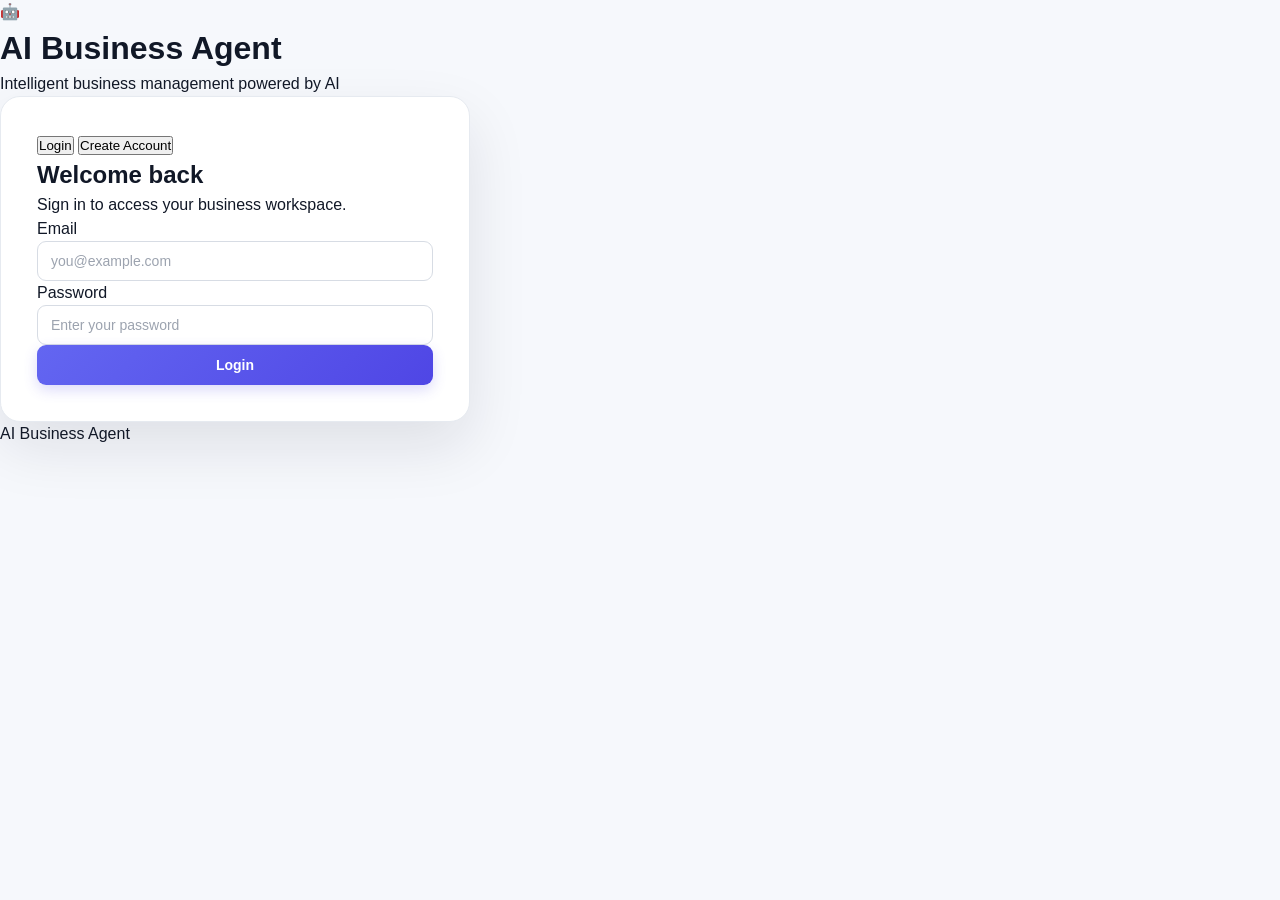
==== html-frontend/dashboard.html @ c277b928 "Improve SaaS dashboard and business chat UI" ====
<!DOCTYPE html>
<html lang="en">

<head>

    <meta charset="UTF-8">

    <meta
        name="viewport"
        content="width=device-width, initial-scale=1.0"
    >

    <title>AI Business Agent - Dashboard</title>

    <link
        rel="stylesheet"
        href="style.css"
    >

    <style>

        /* =====================================================
           PREMIUM DASHBOARD COMPONENTS
        ===================================================== */

        .topbar {
            display: flex;
            justify-content: space-between;
            align-items: center;
            gap: 20px;
            margin-bottom: 28px;
        }

        .welcome-title {
            font-size: 30px;
            font-weight: 780;
            letter-spacing: -1px;
            color: #0f172a;
        }

        .welcome-subtitle {
            margin-top: 5px;
            color: #64748b;
            font-size: 14px;
        }

        .ai-status {
            display: flex;
            align-items: center;
            gap: 10px;
            padding: 10px 15px;
            background: #ffffff;
            border: 1px solid #e6eaf0;
            border-radius: 10px;
            box-shadow: 0 2px 8px rgba(15, 23, 42, 0.04);
        }

        .status-dot {
            width: 9px;
            height: 9px;
            border-radius: 50%;
            background: #22c55e;
            box-shadow: 0 0 0 4px rgba(34, 197, 94, 0.12);
        }

        .ai-status-text {
            font-size: 12px;
            font-weight: 650;
            color: #334155;
        }

        .business-banner {
            position: relative;
            overflow: hidden;
            padding: 25px;
            margin-bottom: 20px;
            border-radius: 15px;
            color: white;
            background:
                linear-gradient(
                    135deg,
                    #312e81,
                    #4f46e5,
                    #6366f1
                );
            box-shadow:
                0 12px 30px rgba(79, 70, 229, 0.20);
        }

        .business-banner::after {
            content: "";
            position: absolute;
            width: 180px;
            height: 180px;
            right: -50px;
            top: -80px;
            border-radius: 50%;
            background: rgba(255,255,255,0.08);
        }

        .business-banner::before {
            content: "";
            position: absolute;
            width: 100px;
            height: 100px;
            right: 100px;
            bottom: -60px;
            border-radius: 50%;
            background: rgba(255,255,255,0.06);
        }

        .business-banner-content {
            position: relative;
            z-index: 2;
        }

        .business-label {
            font-size: 11px;
            text-transform: uppercase;
            letter-spacing: 1px;
            opacity: 0.75;
            font-weight: 700;
        }

        .business-title {
            margin-top: 6px;
            font-size: 22px;
            font-weight: 750;
        }

        .business-description {
            margin-top: 5px;
            color: rgba(255,255,255,0.78);
            font-size: 13px;
        }

        .dashboard-grid {
            display: grid;
            grid-template-columns: 1.5fr 1fr;
            gap: 18px;
            margin-bottom: 18px;
        }

        .dashboard-grid-equal {
            display: grid;
            grid-template-columns: 1fr 1fr;
            gap: 18px;
            margin-bottom: 18px;
        }

        .card-title-row {
            display: flex;
            align-items: center;
            justify-content: space-between;
            gap: 15px;
            margin-bottom: 16px;
        }

        .card-title {
            font-size: 16px;
            font-weight: 720;
            color: #0f172a;
        }

        .card-subtitle {
            margin-top: 3px;
            color: #94a3b8;
            font-size: 11px;
        }

        .view-link {
            color: #4f46e5;
            font-size: 12px;
            font-weight: 650;
            cursor: pointer;
        }

        .revenue-card {
            min-height: 190px;
        }

        .revenue-value {
            font-size: 32px;
            font-weight: 780;
            letter-spacing: -1px;
            color: #0f172a;
        }

        .revenue-caption {
            margin-top: 7px;
            color: #64748b;
            font-size: 12px;
        }

        .revenue-line {
            height: 6px;
            width: 100%;
            margin-top: 25px;
            border-radius: 999px;
            background: #eef2ff;
            overflow: hidden;
        }

        .revenue-line span {
            display: block;
            width: 72%;
            height: 100%;
            border-radius: 999px;
            background:
                linear-gradient(
                    90deg,
                    #6366f1,
                    #4f46e5
                );
        }

        .health-list {
            display: flex;
            flex-direction: column;
            gap: 13px;
        }

        .health-item {
            display: flex;
            align-items: center;
            justify-content: space-between;
            gap: 15px;
            padding: 11px 12px;
            border-radius: 9px;
            background: #f8fafc;
            border: 1px solid #eef1f5;
        }

        .health-left {
            display: flex;
            align-items: center;
            gap: 9px;
        }

        .health-icon {
            width: 30px;
            height: 30px;
            display: flex;
            align-items: center;
            justify-content: center;
            border-radius: 8px;
            background: #eef2ff;
            font-size: 14px;
        }

        .health-name {
            font-size: 12px;
            font-weight: 650;
            color: #334155;
        }

        .health-status {
            font-size: 11px;
            font-weight: 700;
            color: #16a34a;
        }

        .alert-card {
            border-color: #fde68a;
            background:
                linear-gradient(
                    135deg,
                    #fffdf5,
                    #ffffff
                );
        }

        .alert-header {
            display: flex;
            align-items: center;
            gap: 10px;
        }

        .alert-icon {
            width: 34px;
            height: 34px;
            display: flex;
            align-items: center;
            justify-content: center;
            border-radius: 9px;
            background: #fef3c7;
        }

        .alert-title {
            font-size: 14px;
            font-weight: 700;
            color: #92400e;
        }

        .alert-description {
            margin-top: 2px;
            font-size: 11px;
            color: #a16207;
        }

        .empty-dashboard {
            padding: 25px;
            text-align: center;
            color: #94a3b8;
            font-size: 12px;
        }

        .table-status {
            display: inline-flex;
            padding: 4px 8px;
            border-radius: 999px;
            font-size: 10px;
            font-weight: 700;
        }

        .table-status.healthy {
            color: #15803d;
            background: #ecfdf3;
        }

        .table-status.low {
            color: #b45309;
            background: #fffbeb;
        }

        .table-status.pending {
            color: #b45309;
            background: #fffbeb;
        }

        .table-status.completed {
            color: #15803d;
            background: #ecfdf3;
        }

        .table-status.processing {
            color: #1d4ed8;
            background: #eff6ff;
        }

        .table-status.cancelled {
            color: #b91c1c;
            background: #fef2f2;
        }


        /* =====================================================
           PREMIUM BUSINESS CHAT
        ===================================================== */

        .chat-page-card {
            padding: 0 !important;
            overflow: hidden;
            border: 1px solid #e8edf4;
            background: #ffffff;
        }

        .chat-header {
            padding: 20px 24px;
            border-bottom: 1px solid #e9edf3;
            background: #ffffff;
        }

        .chat-header-top {
            display: flex;
            align-items: center;
            gap: 12px;
        }

        .chat-ai-avatar {
            width: 42px;
            height: 42px;
            border-radius: 12px;
            display: flex;
            align-items: center;
            justify-content: center;
            background: linear-gradient(
                135deg,
                #4f46e5,
                #6366f1
            );
            color: #ffffff;
            font-size: 19px;
            box-shadow:
                0 5px 14px rgba(79, 70, 229, 0.20);
        }

        .chat-header-title {
            font-size: 15px;
            font-weight: 750;
            color: #0f172a;
        }

        .chat-header-status {
            margin-top: 3px;
            display: flex;
            align-items: center;
            gap: 6px;
            font-size: 11px;
            color: #64748b;
        }

        .chat-online-dot {
            width: 7px;
            height: 7px;
            border-radius: 50%;
            background: #22c55e;
        }

        .chat-messages {
            min-height: 420px;
            max-height: 500px;
            overflow-y: auto;
            padding: 25px;
            background: #f8fafc;
            display: flex;
            flex-direction: column;
            gap: 16px;
        }

        .chat-welcome {
            text-align: center;
            padding: 35px 20px;
            color: #64748b;
        }

        .chat-welcome-icon {
            width: 52px;
            height: 52px;
            margin: 0 auto 12px;
            border-radius: 15px;
            display: flex;
            align-items: center;
            justify-content: center;
            background: #eef2ff;
            font-size: 23px;
        }

        .chat-welcome-title {
            font-size: 14px;
            font-weight: 700;
            color: #334155;
        }

        .chat-welcome-text {
            margin-top: 5px;
            font-size: 12px;
            color: #94a3b8;
        }

        /* USER */

        .chat-message-user {
            display: flex;
            justify-content: flex-end;
            width: 100%;
        }

        .chat-user-bubble {
            max-width: 72%;
            padding: 11px 15px;
            border-radius: 16px 16px 4px 16px;
            background: #4f46e5;
            color: #ffffff;
            font-size: 13px;
            line-height: 1.55;
            box-shadow:
                0 4px 12px rgba(79, 70, 229, 0.16);
            word-wrap: break-word;
        }

        .chat-user-label {
            display: block;
            margin-bottom: 3px;
            font-size: 10px;
            font-weight: 700;
            opacity: 0.75;
        }

        /* AI */

        .chat-message-ai {
            display: flex;
            align-items: flex-start;
            gap: 10px;
            width: 100%;
        }

        .chat-ai-small-avatar {
            flex-shrink: 0;
            width: 32px;
            height: 32px;
            border-radius: 9px;
            display: flex;
            align-items: center;
            justify-content: center;
            background: #eef2ff;
            color: #4f46e5;
            font-size: 14px;
        }

        .chat-ai-bubble {
            max-width: 72%;
            padding: 12px 15px;
            border-radius: 4px 16px 16px 16px;
            background: #ffffff;
            border: 1px solid #e7ebf1;
            color: #334155;
            font-size: 13px;
            line-height: 1.6;
            box-shadow:
                0 3px 10px rgba(15, 23, 42, 0.04);
            word-wrap: break-word;
        }

        .chat-ai-label {
            display: block;
            margin-bottom: 4px;
            font-size: 10px;
            font-weight: 750;
            color: #4f46e5;
        }

        /* ERROR */

        .chat-error-bubble {
            max-width: 72%;
            padding: 12px 15px;
            border-radius: 4px 16px 16px 16px;
            background: #fff7f7;
            border: 1px solid #fecaca;
            color: #b91c1c;
            font-size: 13px;
            line-height: 1.55;
        }

        /* INPUT */

        .chat-input-container {
            display: flex;
            align-items: center;
            gap: 10px;
            padding: 16px;
            background: #ffffff;
            border-top: 1px solid #e9edf3;
        }

        .chat-input-container input {
            flex: 1;
            height: 44px;
            padding: 0 15px;
            border: 1px solid #dfe5ed;
            border-radius: 11px;
            background: #f8fafc;
            color: #0f172a;
            font-size: 13px;
            outline: none;
            transition: all 0.2s ease;
        }

        .chat-input-container input:focus {
            background: #ffffff;
            border-color: #818cf8;
            box-shadow:
                0 0 0 3px rgba(99, 102, 241, 0.10);
        }

        .chat-send-button {
            height: 44px;
            min-width: 85px;
            padding: 0 18px;
            border: none;
            border-radius: 11px;
            background: #4f46e5;
            color: #ffffff;
            font-size: 13px;
            font-weight: 700;
            cursor: pointer;
            transition: all 0.2s ease;
        }

        .chat-send-button:hover {
            background: #4338ca;
            transform: translateY(-1px);
        }

        .chat-send-button:disabled {
            opacity: 0.6;
            cursor: not-allowed;
            transform: none;
        }

        /* TYPING */

        .chat-typing {
            display: flex;
            align-items: center;
            gap: 10px;
        }

        .chat-typing-bubble {
            padding: 11px 15px;
            border-radius: 4px 16px 16px 16px;
            background: #ffffff;
            border: 1px solid #e7ebf1;
        }

        .typing-dots {
            display: flex;
            gap: 4px;
        }

        .typing-dots span {
            width: 6px;
            height: 6px;
            border-radius: 50%;
            background: #94a3b8;
            animation: typing 1.2s infinite;
        }

        .typing-dots span:nth-child(2) {
            animation-delay: 0.15s;
        }

        .typing-dots span:nth-child(3) {
            animation-delay: 0.30s;
        }

        @keyframes typing {

            0%, 60%, 100% {
                opacity: 0.35;
                transform: translateY(0);
            }

            30% {
                opacity: 1;
                transform: translateY(-3px);
            }

        }


        @media (max-width: 1000px) {

            .dashboard-grid,
            .dashboard-grid-equal {
                grid-template-columns: 1fr;
            }

            .topbar {
                align-items: flex-start;
                flex-direction: column;
            }

        }


        @media (max-width: 700px) {

            .chat-user-bubble,
            .chat-ai-bubble,
            .chat-error-bubble {
                max-width: 88%;
            }

            .chat-messages {
                min-height: 380px;
                padding: 18px;
            }

            .chat-input-container {
                padding: 12px;
            }

        }

    </style>

</head>


<body>

<div class="dashboard-container">


    <!-- =====================================================
         SIDEBAR
    ====================================================== -->

    <aside class="sidebar">

        <div class="sidebar-header">

            <h2>🤖 AI Business Agent</h2>

            <p>Business Workspace</p>

        </div>


        <nav class="sidebar-nav">

            <button
                class="nav-item active"
                onclick="showPage('dashboard')"
            >
                📊 Dashboard
            </button>

            <button
                class="nav-item"
                onclick="showPage('customers')"
            >
                👥 Customers
            </button>

            <button
                class="nav-item"
                onclick="showPage('orders')"
            >
                📦 Orders
            </button>

            <button
                class="nav-item"
                onclick="showPage('inventory')"
            >
                📋 Inventory
            </button>

            <button
                class="nav-item"
                onclick="showPage('chat')"
            >
                🤖 Business Chat
            </button>

            <button
                class="nav-item"
                onclick="showPage('settings')"
            >
                ⚙️ Settings
            </button>

        </nav>


        <div class="sidebar-footer">

            <p>Signed in as</p>

            <strong id="userEmail">
                Loading...
            </strong>

            <button
                onclick="logout()"
                class="logout-button"
            >
                Log out
            </button>

        </div>

    </aside>


    <!-- =====================================================
         MAIN CONTENT
    ====================================================== -->

    <main class="main-content">


        <!-- =================================================
             DASHBOARD
        ================================================== -->

        <section
            id="dashboardPage"
            class="page active-page"
        >

            <div class="topbar">

                <div>

                    <div class="welcome-title">
                        Welcome back 👋
                    </div>

                    <div class="welcome-subtitle">
                        Here's what's happening with your business today.
                    </div>

                </div>


                <div class="ai-status">

                    <span class="status-dot"></span>

                    <span class="ai-status-text">
                        AI Agent Online
                    </span>

                </div>

            </div>


            <div
                id="dashboardMessage"
                class="message"
            ></div>


            <div class="business-banner">

                <div class="business-banner-content">

                    <div class="business-label">
                        Business Workspace
                    </div>

                    <div
                        id="businessName"
                        class="business-title"
                    >
                        Your Business
                    </div>

                    <div class="business-description">
                        Manage customers, orders, inventory and business intelligence from one place.
                    </div>

                </div>

            </div>


            <div class="metrics-grid">

                <div class="metric-card">

                    <span>Customers</span>

                    <strong id="totalCustomers">
                        0
                    </strong>

                </div>


                <div class="metric-card">

                    <span>Orders</span>

                    <strong id="totalOrders">
                        0
                    </strong>

                </div>


                <div class="metric-card">

                    <span>Revenue</span>

                    <strong id="totalRevenue">
                        ₹0
                    </strong>

                </div>


                <div class="metric-card">

                    <span>Low Stock</span>

                    <strong id="lowStock">
                        0
                    </strong>

                </div>


                <div class="metric-card">

                    <span>Inventory</span>

                    <strong id="totalInventory">
                        0
                    </strong>

                </div>

            </div>


            <div class="dashboard-grid">


                <div class="content-card revenue-card">

                    <div class="card-title-row">

                        <div>

                            <div class="card-title">
                                Revenue Overview
                            </div>

                            <div class="card-subtitle">
                                Total business revenue
                            </div>

                        </div>

                    </div>


                    <div
                        id="revenueDisplay"
                        class="revenue-value"
                    >
                        ₹0
                    </div>


                    <div class="revenue-caption">
                        Revenue generated from recorded orders.
                    </div>


                    <div class="revenue-line">

                        <span></span>

                    </div>

                </div>


                <div class="content-card">

                    <div class="card-title-row">

                        <div>

                            <div class="card-title">
                                Business Health
                            </div>

                            <div class="card-subtitle">
                                Current system status
                            </div>

                        </div>

                    </div>


                    <div class="health-list">

                        <div class="health-item">

                            <div class="health-left">

                                <div class="health-icon">
                                    🤖
                                </div>

                                <span class="health-name">
                                    AI Agent
                                </span>

                            </div>

                            <span class="health-status">
                                Online
                            </span>

                        </div>


                        <div class="health-item">

                            <div class="health-left">

                                <div class="health-icon">
                                    🔐
                                </div>

                                <span class="health-name">
                                    Authentication
                                </span>

                            </div>

                            <span class="health-status">
                                Secure
                            </span>

                        </div>


                        <div class="health-item">

                            <div class="health-left">

                                <div class="health-icon">
                                    🗄️
                                </div>

                                <span class="health-name">
                                    Database
                                </span>

                            </div>

                            <span class="health-status">
                                Connected
                            </span>

                        </div>

                    </div>

                </div>

            </div>


            <div
                id="lowStockAlert"
                class="content-card alert-card"
            >

                <div class="alert-header">

                    <div class="alert-icon">
                        ⚠️
                    </div>

                    <div>

                        <div class="alert-title">
                            Inventory Monitoring
                        </div>

                        <div class="alert-description">
                            Checking your inventory levels.
                        </div>

                    </div>

                </div>

            </div>


            <div class="dashboard-grid-equal">


                <div class="content-card">

                    <div class="card-title-row">

                        <div>

                            <div class="card-title">
                                Inventory
                            </div>

                            <div class="card-subtitle">
                                Latest stock information
                            </div>

                        </div>

                        <button
                            onclick="loadDashboard()"
                            class="secondary-button"
                        >
                            Refresh
                        </button>

                    </div>


                    <div class="table-container">

                        <table>

                            <thead>

                                <tr>

                                    <th>Product</th>

                                    <th>Qty</th>

                                    <th>Status</th>

                                </tr>

                            </thead>


                            <tbody id="inventoryTable"></tbody>

                        </table>

                    </div>

                </div>


                <div class="content-card">

                    <div class="card-title-row">

                        <div>

                            <div class="card-title">
                                Recent Orders
                            </div>

                            <div class="card-subtitle">
                                Latest customer orders
                            </div>

                        </div>

                    </div>


                    <div class="table-container">

                        <table>

                            <thead>

                                <tr>

                                    <th>Order</th>

                                    <th>Product</th>

                                    <th>Amount</th>

                                    <th>Status</th>

                                </tr>

                            </thead>


                            <tbody id="ordersTable"></tbody>

                        </table>

                    </div>

                </div>

            </div>


            <div class="content-card">

                <div class="card-title-row">

                    <div>

                        <div class="card-title">
                            Customers
                        </div>

                        <div class="card-subtitle">
                            Your customer directory
                        </div>

                    </div>

                </div>


                <div class="table-container">

                    <table>

                        <thead>

                            <tr>

                                <th>ID</th>

                                <th>Name</th>

                                <th>Email</th>

                                <th>Company</th>

                                <th>Phone</th>

                            </tr>

                        </thead>


                        <tbody id="customersTable"></tbody>

                    </table>

                </div>

            </div>


        </section>


        <!-- =================================================
             CUSTOMERS
        ================================================== -->

        <section
            id="customersPage"
            class="page"
        >

            <div class="page-header">

                <h1>Customers</h1>

                <p>
                    Manage your business customers.
                </p>

            </div>


            <div class="content-card">

                <h2>Add New Customer</h2>

                <div class="form-grid">

                    <input
                        id="customerName"
                        type="text"
                        placeholder="Customer name"
                    >

                    <input
                        id="customerEmail"
                        type="email"
                        placeholder="Email"
                    >

                    <input
                        id="customerCompany"
                        type="text"
                        placeholder="Company"
                    >

                    <input
                        id="customerPhone"
                        type="text"
                        placeholder="Phone"
                    >

                </div>


                <button
                    onclick="addCustomer()"
                    class="primary-button"
                >
                    Add Customer
                </button>

            </div>


            <div class="content-card">

                <h2>Customer Directory</h2>

                <div id="customerDirectory"></div>

            </div>

        </section>


        <!-- =================================================
             ORDERS
        ================================================== -->

        <section
            id="ordersPage"
            class="page"
        >

            <div class="page-header">

                <h1>Orders</h1>

                <p>
                    Create and manage orders.
                </p>

            </div>


            <div class="content-card">

                <h2>Order Management</h2>

                <p>
                    Manage customer orders and track order status.
                </p>

                <button
                    onclick="loadOrders()"
                    class="primary-button"
                >
                    Load Orders
                </button>

                <div id="ordersDirectory"></div>

            </div>

        </section>


        <!-- =================================================
             INVENTORY
        ================================================== -->

        <section
            id="inventoryPage"
            class="page"
        >

            <div class="page-header">

                <h1>Inventory</h1>

                <p>
                    Manage products, stock and prices.
                </p>

            </div>


            <div class="content-card">

                <h2>Add Product</h2>

                <div class="form-grid">

                    <input
                        id="productName"
                        type="text"
                        placeholder="Product name"
                    >

                    <input
                        id="productQuantity"
                        type="number"
                        placeholder="Quantity"
                        min="0"
                    >

                    <input
                        id="productPrice"
                        type="number"
                        placeholder="Price"
                        min="0"
                    >

                </div>


                <button
                    onclick="addProduct()"
                    class="primary-button"
                >
                    Add Product
                </button>

            </div>


            <div class="content-card">

                <h2>Product Directory</h2>

                <div id="inventoryDirectory"></div>

            </div>

        </section>


        <!-- =================================================
             BUSINESS CHAT
        ================================================== -->

        <section
            id="chatPage"
            class="page"
        >

            <div class="page-header">

                <h1>Business Chat</h1>

                <p>
                    Ask questions about your business data.
                </p>

            </div>


            <div class="content-card chat-page-card">

                <div class="chat-header">

                    <div class="chat-header-top">

                        <div class="chat-ai-avatar">
                            🤖
                        </div>

                        <div>

                            <div class="chat-header-title">
                                Business AI Assistant
                            </div>

                            <div class="chat-header-status">

                                <span class="chat-online-dot"></span>

                                AI Agent Online

                            </div>

                        </div>

                    </div>

                </div>


                <div
                    id="chatMessages"
                    class="chat-messages"
                >

                    <div class="chat-welcome">

                        <div class="chat-welcome-icon">
                            🤖
                        </div>

                        <div class="chat-welcome-title">
                            How can I help your business?
                        </div>

                        <div class="chat-welcome-text">
                            Ask about customers, orders, inventory,
                            revenue or business performance.
                        </div>

                    </div>

                </div>


                <div class="chat-input-container">

                    <input
                        id="chatInput"
                        type="text"
                        placeholder="Ask your business AI..."
                        autocomplete="off"
                        onkeydown="handleChatKey(event)"
                    >

                    <button
                        id="chatSendButton"
                        onclick="sendChat()"
                        class="chat-send-button"
                    >
                        Send
                    </button>

                </div>

            </div>

        </section>


        <!-- =================================================
             SETTINGS
        ================================================== -->

        <section
            id="settingsPage"
            class="page"
        >

            <div class="page-header">

                <h1>Settings</h1>

                <p>
                    Manage your account and application.
                </p>

            </div>


            <div class="content-card">

                <h2>Account</h2>

                <p>

                    <strong>Email:</strong>

                    <span id="settingsEmail">
                        Loading...
                    </span>

                </p>

            </div>


            <div class="content-card">

                <h2>AI Capabilities</h2>

                <ul>

                    <li>Customer management</li>
                    <li>Order management</li>
                    <li>Inventory management</li>
                    <li>Low-stock detection</li>
                    <li>Sales analysis</li>
                    <li>Revenue analysis</li>
                    <li>Product analytics</li>
                    <li>Restock assistance</li>

                </ul>

            </div>


            <div class="content-card">

                <h2>Technology</h2>

                <p>
                    <strong>Frontend:</strong>
                    HTML, CSS, JavaScript
                </p>

                <p>
                    <strong>Backend:</strong>
                    FastAPI
                </p>

                <p>
                    <strong>AI:</strong>
                    LangChain + Groq
                </p>

                <p>
                    <strong>Database:</strong>
                    Supabase / PostgreSQL
                </p>

                <p>
                    <strong>Authentication:</strong>
                    JWT
                </p>

            </div>

        </section>


    </main>

</div>


<script>

const BACKEND_URL =
    "https://ai-business-agent-iga7qjvqc-sameerbhorania486.vercel.app";


const token =
    localStorage.getItem("access_token");


if (!token) {

    window.location.href =
        "index.html";

}


function apiHeaders() {

    return {

        "Authorization":
            `Bearer ${token}`,

        "Content-Type":
            "application/json"

    };

}


/* =========================================================
   PAGE NAVIGATION
========================================================= */

function showPage(pageName) {

    document
        .querySelectorAll(".page")
        .forEach(page => {

            page.classList.remove(
                "active-page"
            );

        });


    document
        .querySelectorAll(".nav-item")
        .forEach(button => {

            button.classList.remove(
                "active"
            );

        });


    const page =
        document.getElementById(
            `${pageName}Page`
        );


    if (page) {

        page.classList.add(
            "active-page"
        );

    }


    const indexMap = {

        dashboard: 0,
        customers: 1,
        orders: 2,
        inventory: 3,
        chat: 4,
        settings: 5

    };


    const navItems =
        document.querySelectorAll(
            ".nav-item"
        );


    if (
        indexMap[pageName] !== undefined
    ) {

        navItems[
            indexMap[pageName]
        ].classList.add("active");

    }


    if (pageName === "customers") {

        loadCustomers();

    }


    if (pageName === "orders") {

        loadOrders();

    }


    if (pageName === "inventory") {

        loadInventory();

    }


    if (pageName === "settings") {

        loadUserInfo();

    }

}


/* =========================================================
   DASHBOARD
========================================================= */

async function loadDashboard() {

    try {

        const response =
            await fetch(
                `${BACKEND_URL}/dashboard`,
                {
                    headers:
                        apiHeaders()
                }
            );


        if (response.status === 401) {

            logout();

            return;

        }


        const data =
            await response.json();


        if (!response.ok) {

            throw new Error(
                data.detail ||
                "Unable to load dashboard."
            );

        }


        const user =
            data.user || {};


        document
            .getElementById(
                "userEmail"
            )
            .textContent =
            user.email || "";


        document
            .getElementById(
                "businessName"
            )
            .textContent =
            data.business_name ||
            "Your Business";


        document
            .getElementById(
                "totalCustomers"
            )
            .textContent =
            data.total_customers || 0;


        document
            .getElementById(
                "totalOrders"
            )
            .textContent =
            data.total_orders || 0;


        const revenue =
            Number(
                data.total_revenue || 0
            );


        document
            .getElementById(
                "totalRevenue"
            )
            .textContent =
            `₹${revenue.toLocaleString("en-IN")}`;


        document
            .getElementById(
                "revenueDisplay"
            )
            .textContent =
            `₹${revenue.toLocaleString("en-IN")}`;


        const lowStock =
            data.low_stock_products || 0;


        document
            .getElementById(
                "lowStock"
            )
            .textContent =
            lowStock;


        document
            .getElementById(
                "totalInventory"
            )
            .textContent =
            data.total_inventory || 0;


        updateLowStockAlert(
            lowStock
        );


        await loadInventoryTable();

        await loadOrdersTable();

        await loadCustomersTable();

    }

    catch (error) {

        console.error(
            "Dashboard error:",
            error
        );


        const message =
            document.getElementById(
                "dashboardMessage"
            );


        message.textContent =
            error.message;


        message.className =
            "message error";

    }

}


/* =========================================================
   LOW STOCK ALERT
========================================================= */

function updateLowStockAlert(
    count
) {

    const alert =
        document.getElementById(
            "lowStockAlert"
        );


    if (count > 0) {

        alert.innerHTML = `

            <div class="alert-header">

                <div class="alert-icon">
                    ⚠️
                </div>

                <div>

                    <div class="alert-title">
                        ${count} product${count > 1 ? "s" : ""} need attention
                    </div>

                    <div class="alert-description">
                        Some inventory items are below the low-stock threshold.
                    </div>

                </div>

            </div>

        `;

    }

    else {

        alert.innerHTML = `

            <div class="alert-header">

                <div
                    class="alert-icon"
                    style="
                        background:#dcfce7;
                    "
                >
                    ✓
                </div>

                <div>

                    <div
                        class="alert-title"
                        style="
                            color:#166534;
                        "
                    >
                        Inventory looks healthy
                    </div>

                    <div
                        class="alert-description"
                        style="
                            color:#15803d;
                        "
                    >
                        No products are currently below the low-stock threshold.
                    </div>

                </div>

            </div>

        `;

    }

}


/* =========================================================
   INVENTORY TABLE
========================================================= */

async function loadInventoryTable() {

    try {

        const response =
            await fetch(
                `${BACKEND_URL}/dashboard/inventory`,
                {
                    headers:
                        apiHeaders()
                }
            );


        const data =
            await response.json();


        const inventory =
            data.inventory || [];


        const table =
            document.getElementById(
                "inventoryTable"
            );


        table.innerHTML = "";


        if (!inventory.length) {

            table.innerHTML = `

                <tr>

                    <td
                        colspan="3"
                        class="empty-dashboard"
                    >
                        No inventory products found.
                    </td>

                </tr>

            `;

            return;

        }


        inventory
            .slice(0, 8)
            .forEach(item => {

                const row =
                    document.createElement(
                        "tr"
                    );


                const isLow =
                    item.low_stock ||
                    Number(
                        item.quantity || 0
                    ) <= 30;


                row.innerHTML = `

                    <td>
                        <strong>
                            ${item.product || ""}
                        </strong>
                    </td>

                    <td>
                        ${item.quantity || 0}
                    </td>

                    <td>

                        <span
                            class="table-status ${
                                isLow
                                ? "low"
                                : "healthy"
                            }"
                        >
                            ${
                                isLow
                                ? "Low Stock"
                                : "Healthy"
                            }
                        </span>

                    </td>

                `;


                table.appendChild(row);

            });

    }

    catch (error) {

        console.error(
            "Inventory error:",
            error
        );

    }

}


/* =========================================================
   ORDERS TABLE
========================================================= */

async function loadOrdersTable() {

    try {

        const response =
            await fetch(
                `${BACKEND_URL}/dashboard/orders`,
                {
                    headers:
                        apiHeaders()
                }
            );


        const data =
            await response.json();


        const orders =
            data.orders || [];


        const table =
            document.getElementById(
                "ordersTable"
            );


        table.innerHTML = "";


        if (!orders.length) {

            table.innerHTML = `

                <tr>

                    <td
                        colspan="4"
                        class="empty-dashboard"
                    >
                        No orders found.
                    </td>

                </tr>

            `;

            return;

        }


        orders
            .slice(0, 8)
            .forEach(order => {

                const row =
                    document.createElement(
                        "tr"
                    );


                const status =
                    String(
                        order.status || ""
                    ).toLowerCase();


                let statusClass =
                    "processing";


                if (
                    status === "pending"
                ) {

                    statusClass =
                        "pending";

                }

                else if (
                    status === "delivered" ||
                    status === "completed"
                ) {

                    statusClass =
                        "completed";

                }

                else if (
                    status === "cancelled"
                ) {

                    statusClass =
                        "cancelled";

                }


                row.innerHTML = `

                    <td>
                        #${order.order_id || ""}
                    </td>

                    <td>
                        ${order.product || ""}
                    </td>

                    <td>
                        ₹${Number(
                            order.total_amount || 0
                        ).toLocaleString("en-IN")}
                    </td>

                    <td>

                        <span
                            class="table-status ${statusClass}"
                        >
                            ${
                                order.status ||
                                "Unknown"
                            }
                        </span>

                    </td>

                `;


                table.appendChild(row);

            });

    }

    catch (error) {

        console.error(
            "Orders error:",
            error
        );

    }

}


/* =========================================================
   CUSTOMERS TABLE
========================================================= */

async function loadCustomersTable() {

    try {

        const response =
            await fetch(
                `${BACKEND_URL}/dashboard/customers`,
                {
                    headers:
                        apiHeaders()
                }
            );


        const data =
            await response.json();


        const customers =
            data.customers || [];


        const table =
            document.getElementById(
                "customersTable"
            );


        table.innerHTML = "";


        if (!customers.length) {

            table.innerHTML = `

                <tr>

                    <td
                        colspan="5"
                        class="empty-dashboard"
                    >
                        No customers found.
                    </td>

                </tr>

            `;

            return;

        }


        customers
            .slice(0, 10)
            .forEach(customer => {

                const row =
                    document.createElement(
                        "tr"
                    );


                row.innerHTML = `

                    <td>
                        ${customer.id || ""}
                    </td>

                    <td>
                        <strong>
                            ${customer.name || ""}
                        </strong>
                    </td>

                    <td>
                        ${customer.email || ""}
                    </td>

                    <td>
                        ${customer.company || ""}
                    </td>

                    <td>
                        ${customer.phone || ""}
                    </td>

                `;


                table.appendChild(row);

            });

    }

    catch (error) {

        console.error(
            "Customers error:",
            error
        );

    }

}


/* =========================================================
   CUSTOMERS
========================================================= */

async function loadCustomers() {

    try {

        const response =
            await fetch(
                `${BACKEND_URL}/customers/`,
                {
                    headers:
                        apiHeaders()
                }
            );


        const data =
            await response.json();


        const customers =
            Array.isArray(data)
            ? data
            : data.customers || [];


        const container =
            document.getElementById(
                "customerDirectory"
            );


        container.innerHTML = "";


        customers.forEach(customer => {

            const card =
                document.createElement(
                    "div"
                );


            card.className =
                "content-card";


            card.innerHTML = `

                <h3>
                    ${customer.name || ""}
                </h3>

                <p>
                    Email:
                    ${customer.email || ""}
                </p>

                <p>
                    Company:
                    ${customer.company || ""}
                </p>

                <p>
                    Phone:
                    ${customer.phone || ""}
                </p>

            `;


            container.appendChild(
                card
            );

        });

    }

    catch (error) {

        console.error(
            "Customers error:",
            error
        );

    }

}


async function addCustomer() {

    const name =
        document
            .getElementById(
                "customerName"
            )
            .value
            .trim();


    const email =
        document
            .getElementById(
                "customerEmail"
            )
            .value
            .trim();


    const company =
        document
            .getElementById(
                "customerCompany"
            )
            .value
            .trim();


    const phone =
        document
            .getElementById(
                "customerPhone"
            )
            .value
            .trim();


    if (!name) {

        alert(
            "Customer name is required."
        );

        return;

    }


    try {

        const response =
            await fetch(
                `${BACKEND_URL}/customers/`,
                {
                    method: "POST",

                    headers:
                        apiHeaders(),

                    body:
                        JSON.stringify({

                            name,

                            email,

                            company,

                            phone

                        })

                }
            );


        const data =
            await response.json();


        if (!response.ok) {

            throw new Error(
                data.detail ||
                "Failed to add customer."
            );

        }


        alert(
            "Customer added successfully."
        );


        document
            .getElementById(
                "customerName"
            )
            .value = "";


        document
            .getElementById(
                "customerEmail"
            )
            .value = "";


        document
            .getElementById(
                "customerCompany"
            )
            .value = "";


        document
            .getElementById(
                "customerPhone"
            )
            .value = "";


        loadCustomers();

        loadDashboard();

    }

    catch (error) {

        alert(
            error.message
        );

    }

}


/* =========================================================
   INVENTORY
========================================================= */

async function loadInventory() {

    try {

        const response =
            await fetch(
                `${BACKEND_URL}/inventory/`,
                {
                    headers:
                        apiHeaders()
                }
            );


        const data =
            await response.json();


        const inventory =
            data.inventory || [];


        const container =
            document.getElementById(
                "inventoryDirectory"
            );


        container.innerHTML = "";


        inventory.forEach(item => {

            const card =
                document.createElement(
                    "div"
                );


            card.className =
                "content-card";


            card.innerHTML = `

                <h3>
                    ${item.product || ""}
                </h3>

                <p>
                    Quantity:
                    ${item.quantity || 0}
                </p>

                <p>
                    Price:
                    ₹${Number(
                        item.price || 0
                    ).toLocaleString("en-IN")}
                </p>

            `;


            container.appendChild(
                card
            );

        });

    }

    catch (error) {

        console.error(
            "Inventory error:",
            error
        );

    }

}


async function addProduct() {

    const product =
        document
            .getElementById(
                "productName"
            )
            .value
            .trim();


    const quantity =
        Number(
            document
                .getElementById(
                    "productQuantity"
                )
                .value
        );


    const price =
        Number(
            document
                .getElementById(
                    "productPrice"
                )
                .value
        );


    if (!product) {

        alert(
            "Product name is required."
        );

        return;

    }


    try {

        const response =
            await fetch(
                `${BACKEND_URL}/inventory/`,
                {
                    method: "POST",

                    headers:
                        apiHeaders(),

                    body:
                        JSON.stringify({

                            product,

                            quantity,

                            price

                        })

                }
            );


        const data =
            await response.json();


        if (!response.ok) {

            throw new Error(
                data.detail ||
                "Failed to add product."
            );

        }


        alert(
            "Product added successfully."
        );


        loadInventory();

        loadDashboard();

    }

    catch (error) {

        alert(
            error.message
        );

    }

}


/* =========================================================
   ORDERS
========================================================= */

async function loadOrders() {

    try {

        const response =
            await fetch(
                `${BACKEND_URL}/orders/`,
                {
                    headers:
                        apiHeaders()
                }
            );


        const data =
            await response.json();


        const orders =
            data.orders ||
            data;


        const container =
            document.getElementById(
                "ordersDirectory"
            );


        container.innerHTML = "";


        if (!Array.isArray(orders)) {

            return;

        }


        orders.forEach(order => {

            const card =
                document.createElement(
                    "div"
                );


            card.className =
                "content-card";


            card.innerHTML = `

                <h3>
                    Order #${
                        order.order_id || ""
                    }
                </h3>

                <p>
                    Product:
                    ${order.product || ""}
                </p>

                <p>
                    Quantity:
                    ${order.quantity || 0}
                </p>

                <p>
                    Amount:
                    ₹${Number(
                        order.total_amount || 0
                    ).toLocaleString("en-IN")}
                </p>

                <p>
                    Status:
                    ${order.status || ""}
                </p>

            `;


            container.appendChild(
                card
            );

        });

    }

    catch (error) {

        console.error(
            "Orders error:",
            error
        );

    }

}


/* =========================================================
   PREMIUM CHAT
========================================================= */

function handleChatKey(event) {

    if (
        event.key === "Enter" &&
        !event.shiftKey
    ) {

        event.preventDefault();

        sendChat();

    }

}


function escapeHtml(text) {

    const div =
        document.createElement(
            "div"
        );


    div.textContent =
        String(text || "");


    return div.innerHTML;

}


function formatAIResponse(text) {

    if (!text) {

        return "";

    }


    return escapeHtml(
        String(text)
    ).replace(
        /\n/g,
        "<br>"
    );

}


function addUserMessage(message) {

    const container =
        document.getElementById(
            "chatMessages"
        );


    const welcome =
        container.querySelector(
            ".chat-welcome"
        );


    if (welcome) {

        welcome.remove();

    }


    const wrapper =
        document.createElement(
            "div"
        );


    wrapper.className =
        "chat-message-user";


    wrapper.innerHTML = `

        <div class="chat-user-bubble">

            <span class="chat-user-label">
                You
            </span>

            ${escapeHtml(message)}

        </div>

    `;


    container.appendChild(
        wrapper
    );


    container.scrollTop =
        container.scrollHeight;

}


function addAIMessage(message) {

    const container =
        document.getElementById(
            "chatMessages"
        );


    const wrapper =
        document.createElement(
            "div"
        );


    wrapper.className =
        "chat-message-ai";


    wrapper.innerHTML = `

        <div class="chat-ai-small-avatar">
            🤖
        </div>

        <div class="chat-ai-bubble">

            <span class="chat-ai-label">
                Business AI
            </span>

            ${formatAIResponse(message)}

        </div>

    `;


    container.appendChild(
        wrapper
    );


    container.scrollTop =
        container.scrollHeight;

}


function addErrorMessage(message) {

    const container =
        document.getElementById(
            "chatMessages"
        );


    const wrapper =
        document.createElement(
            "div"
        );


    wrapper.className =
        "chat-message-ai";


    wrapper.innerHTML = `

        <div class="chat-ai-small-avatar">
            ⚠️
        </div>

        <div class="chat-error-bubble">

            ${escapeHtml(message)}

        </div>

    `;


    container.appendChild(
        wrapper
    );


    container.scrollTop =
        container.scrollHeight;

}


function showTyping() {

    const container =
        document.getElementById(
            "chatMessages"
        );


    const typing =
        document.createElement(
            "div"
        );


    typing.id =
        "chatTyping";


    typing.className =
        "chat-typing";


    typing.innerHTML = `

        <div class="chat-ai-small-avatar">
            🤖
        </div>

        <div class="chat-typing-bubble">

            <div class="typing-dots">

                <span></span>
                <span></span>
                <span></span>

            </div>

        </div>

    `;


    container.appendChild(
        typing
    );


    container.scrollTop =
        container.scrollHeight;

}


function removeTyping() {

    const typing =
        document.getElementById(
            "chatTyping"
        );


    if (typing) {

        typing.remove();

    }

}


async function sendChat() {

    const input =
        document.getElementById(
            "chatInput"
        );


    const sendButton =
        document.getElementById(
            "chatSendButton"
        );


    const message =
        input.value.trim();


    if (!message) {

        return;

    }


    addUserMessage(
        message
    );


    input.value = "";


    input.disabled = true;

    sendButton.disabled = true;

    sendButton.textContent =
        "Thinking...";


    showTyping();


    try {

        const response =
            await fetch(
                `${BACKEND_URL}/chat`,
                {
                    method: "POST",

                    headers:
                        apiHeaders(),

                    body:
                        JSON.stringify({
                            message
                        })

                }
            );


        const data =
            await response.json();


        removeTyping();


        if (!response.ok) {

            throw new Error(
                data.detail ||
                "AI request failed."
            );

        }


        const answer =
            data.response ||
            data.answer ||
            data.message ||
            "I couldn't generate a response.";


        addAIMessage(
            answer
        );

    }

    catch (error) {

        removeTyping();


        addErrorMessage(
            error.message
        );

    }

    finally {

        input.disabled = false;

        sendButton.disabled = false;

        sendButton.textContent =
            "Send";

        input.focus();

    }

}


/* =========================================================
   SETTINGS
========================================================= */

function loadUserInfo() {

    document
        .getElementById(
            "settingsEmail"
        )
        .textContent =
        localStorage.getItem(
            "user_email"
        ) || "";

}


/* =========================================================
   LOGOUT
========================================================= */

function logout() {

    localStorage.removeItem(
        "access_token"
    );

    localStorage.removeItem(
        "user_email"
    );

    window.location.href =
        "index.html";

}


/* =========================================================
   INITIAL LOAD
========================================================= */

loadDashboard();

</script>

</body>

</html>
---- html-frontend/style.css ----
/* =========================================================
   AI BUSINESS AGENT
   PREMIUM SAAS DESIGN SYSTEM
   ========================================================= */

* {
    margin: 0;
    padding: 0;
    box-sizing: border-box;
}

:root {
    /* Brand */
    --primary: #4f46e5;
    --primary-dark: #4338ca;
    --primary-light: #eef2ff;
    --primary-soft: #f5f7ff;

    /* Background */
    --background: #f6f8fc;
    --surface: #ffffff;
    --surface-soft: #f8fafc;

    /* Sidebar */
    --sidebar: #111827;
    --sidebar-hover: #1f2937;
    --sidebar-active: #312e81;

    /* Text */
    --text-primary: #111827;
    --text-secondary: #64748b;
    --text-muted: #94a3b8;

    /* Borders */
    --border: #e6eaf0;
    --border-light: #eef1f5;

    /* Status */
    --success: #16a34a;
    --success-bg: #ecfdf3;

    --warning: #d97706;
    --warning-bg: #fffbeb;

    --danger: #dc2626;
    --danger-bg: #fef2f2;

    --info: #2563eb;
    --info-bg: #eff6ff;

    /* Shadows */
    --shadow-xs:
        0 1px 2px rgba(15, 23, 42, 0.03);

    --shadow-sm:
        0 3px 10px rgba(15, 23, 42, 0.05);

    --shadow-md:
        0 8px 25px rgba(15, 23, 42, 0.07);

    /* Radius */
    --radius-sm: 8px;
    --radius-md: 12px;
    --radius-lg: 16px;
}


/* =========================================================
   BODY
   ========================================================= */

body {
    font-family:
        Inter,
        -apple-system,
        BlinkMacSystemFont,
        "Segoe UI",
        Roboto,
        Arial,
        sans-serif;

    background: var(--background);

    color: var(--text-primary);

    line-height: 1.5;

    -webkit-font-smoothing: antialiased;
}


/* =========================================================
   GLOBAL
   ========================================================= */

button,
input,
textarea,
select {
    font-family: inherit;
}

button {
    cursor: pointer;
}

a {
    text-decoration: none;
    color: var(--primary);
}


/* =========================================================
   AUTH PAGE
   ========================================================= */

.auth-page {
    min-height: 100vh;

    display: flex;
    justify-content: center;
    align-items: center;

    padding: 30px;

    background:
        radial-gradient(
            circle at 10% 10%,
            rgba(79, 70, 229, 0.12),
            transparent 30%
        ),
        radial-gradient(
            circle at 90% 90%,
            rgba(37, 99, 235, 0.10),
            transparent 30%
        ),
        #f8fafc;
}


.auth-container {
    width: 100%;
    max-width: 470px;
}


.auth-card {
    background: white;

    border: 1px solid var(--border);

    border-radius: 20px;

    padding: 36px;

    box-shadow:
        0 25px 60px rgba(15, 23, 42, 0.10);
}


/* =========================================================
   AUTH BRAND
   ========================================================= */

.auth-brand {
    text-align: center;
    margin-bottom: 28px;
}


.auth-brand-icon {
    width: 60px;
    height: 60px;

    margin: 0 auto 15px;

    display: flex;
    align-items: center;
    justify-content: center;

    border-radius: 17px;

    background:
        linear-gradient(
            135deg,
            #6366f1,
            #4f46e5
        );

    color: white;

    font-size: 28px;

    box-shadow:
        0 12px 25px rgba(79, 70, 229, 0.25);
}


.auth-brand h1 {
    font-size: 26px;
    font-weight: 750;
    letter-spacing: -0.6px;
}


.auth-brand p {
    margin-top: 7px;

    color: var(--text-secondary);

    font-size: 14px;
}


/* =========================================================
   AUTH TABS
   ========================================================= */

.auth-tabs {
    display: grid;

    grid-template-columns: 1fr 1fr;

    gap: 5px;

    padding: 5px;

    background: #f1f5f9;

    border-radius: 10px;

    margin-bottom: 24px;
}


.auth-tab {
    padding: 11px;

    border: none;

    border-radius: 7px;

    background: transparent;

    color: var(--text-secondary);

    font-weight: 600;
}


.auth-tab.active {
    background: white;

    color: var(--primary);

    box-shadow: var(--shadow-xs);
}


/* =========================================================
   FORM
   ========================================================= */

.form-group {
    margin-bottom: 17px;
}


.form-group label {
    display: block;

    margin-bottom: 7px;

    font-size: 13px;

    font-weight: 650;

    color: #374151;
}


input,
textarea,
select {
    width: 100%;

    padding: 11px 13px;

    border-radius: 9px;

    border: 1px solid #d7dce4;

    background: white;

    color: var(--text-primary);

    outline: none;

    font-size: 14px;

    transition:
        border-color 0.2s ease,
        box-shadow 0.2s ease;
}


input:hover,
textarea:hover,
select:hover {
    border-color: #b9c0cc;
}


input:focus,
textarea:focus,
select:focus {
    border-color: var(--primary);

    box-shadow:
        0 0 0 3px rgba(79, 70, 229, 0.10);
}


input::placeholder,
textarea::placeholder {
    color: #9ca3af;
}


/* =========================================================
   BUTTONS
   ========================================================= */

.primary-button {
    width: 100%;

    padding: 12px 17px;

    border: none;

    border-radius: 9px;

    background:
        linear-gradient(
            135deg,
            #6366f1,
            #4f46e5
        );

    color: white;

    font-size: 14px;

    font-weight: 650;

    box-shadow:
        0 5px 14px rgba(79, 70, 229, 0.20);

    transition:
        transform 0.2s ease,
        box-shadow 0.2s ease;
}


.primary-button:hover {
    transform: translateY(-1px);

    box-shadow:
        0 8px 20px rgba(79, 70, 229, 0.28);
}


.secondary-button {
    padding: 9px 14px;

    background: white;

    color: #475569;

    border: 1px solid var(--border);

    border-radius: 8px;

    font-size: 13px;

    font-weight: 600;
}


.secondary-button:hover {
    background: var(--surface-soft);

    border-color: #cbd5e1;
}


/* =========================================================
   MESSAGES
   ========================================================= */

.message {
    display: none;

    padding: 11px 14px;

    margin-bottom: 17px;

    border-radius: 9px;

    font-size: 13px;
}


.message.success {
    display: block;

    background: var(--success-bg);

    border: 1px solid #bbf7d0;

    color: #166534;
}


.message.error {
    display: block;

    background: var(--danger-bg);

    border: 1px solid #fecaca;

    color: #991b1b;
}


/* =========================================================
   DASHBOARD
   ========================================================= */

.dashboard-container {
    min-height: 100vh;

    display: flex;

    background: var(--background);
}


/* =========================================================
   SIDEBAR
   ========================================================= */

.sidebar {
    position: fixed;

    left: 0;
    top: 0;
    bottom: 0;

    width: 255px;

    display: flex;

    flex-direction: column;

    background:
        linear-gradient(
            180deg,
            #111827 0%,
            #0f172a 100%
        );

    color: white;

    z-index: 100;

    border-right:
        1px solid rgba(255, 255, 255, 0.04);
}


/* =========================================================
   SIDEBAR HEADER
   ========================================================= */

.sidebar-header {
    padding: 25px 22px;

    border-bottom:
        1px solid rgba(255, 255, 255, 0.07);
}


.sidebar-header h2 {
    font-size: 17px;

    font-weight: 750;

    letter-spacing: -0.2px;
}


.sidebar-header p {
    margin-top: 4px;

    color: #94a3b8;

    font-size: 11px;

    letter-spacing: 0.2px;
}


/* =========================================================
   SIDEBAR NAVIGATION
   ========================================================= */

.sidebar-nav {
    padding: 18px 12px;

    display: flex;

    flex-direction: column;

    gap: 4px;
}


.nav-item {
    width: 100%;

    padding: 11px 13px;

    text-align: left;

    border: none;

    border-radius: 9px;

    background: transparent;

    color: #aeb8c7;

    font-size: 13px;

    font-weight: 600;

    transition:
        background 0.2s ease,
        color 0.2s ease,
        transform 0.2s ease;
}


.nav-item:hover {
    background: rgba(255, 255, 255, 0.07);

    color: white;

    transform: translateX(2px);
}


.nav-item.active {
    background:
        linear-gradient(
            135deg,
            #4f46e5,
            #4338ca
        );

    color: white;

    box-shadow:
        0 7px 18px rgba(79, 70, 229, 0.25);
}


/* =========================================================
   SIDEBAR FOOTER
   ========================================================= */

.sidebar-footer {
    margin-top: auto;

    padding: 18px;

    border-top:
        1px solid rgba(255, 255, 255, 0.07);
}


.sidebar-footer p {
    margin-bottom: 4px;

    color: #64748b;

    font-size: 10px;

    text-transform: uppercase;

    letter-spacing: 0.7px;
}


.sidebar-footer strong {
    display: block;

    margin-bottom: 14px;

    color: #e2e8f0;

    font-size: 12px;

    word-break: break-word;
}


.logout-button {
    width: 100%;

    padding: 9px;

    border-radius: 8px;

    background:
        rgba(255, 255, 255, 0.06);

    color: #cbd5e1;

    font-size: 12px;

    font-weight: 600;

    border:
        1px solid rgba(255, 255, 255, 0.05);
}


.logout-button:hover {
    background:
        rgba(220, 38, 38, 0.15);

    color: #fecaca;
}


/* =========================================================
   MAIN CONTENT
   ========================================================= */

.main-content {
    width: calc(100% - 255px);

    margin-left: 255px;

    min-height: 100vh;

    padding: 34px 42px 60px;
}


/* =========================================================
   PAGE
   ========================================================= */

.page {
    display: none;

    max-width: 1450px;

    margin: 0 auto;
}


.page.active-page {
    display: block;
}


/* =========================================================
   PAGE HEADER
   ========================================================= */

.page-header {
    margin-bottom: 27px;
}


.page-header h1 {
    font-size: 29px;

    font-weight: 760;

    letter-spacing: -0.8px;

    color: #0f172a;
}


.page-header p {
    margin-top: 5px;

    color: var(--text-secondary);

    font-size: 13px;
}


/* =========================================================
   METRIC CARDS
   ========================================================= */

.metrics-grid {
    display: grid;

    grid-template-columns:
        repeat(5, minmax(0, 1fr));

    gap: 15px;

    margin-bottom: 20px;
}


.metric-card {
    position: relative;

    background: white;

    border: 1px solid var(--border);

    border-radius: 13px;

    padding: 19px;

    box-shadow: var(--shadow-xs);

    overflow: hidden;

    transition:
        transform 0.2s ease,
        box-shadow 0.2s ease;
}


.metric-card::after {
    content: "";

    position: absolute;

    right: -25px;
    top: -25px;

    width: 70px;
    height: 70px;

    border-radius: 50%;

    background:
        rgba(79, 70, 229, 0.06);
}


.metric-card:hover {
    transform: translateY(-2px);

    box-shadow: var(--shadow-md);
}


.metric-card span {
    display: block;

    margin-bottom: 8px;

    color: var(--text-secondary);

    font-size: 11px;

    font-weight: 650;

    text-transform: uppercase;

    letter-spacing: 0.35px;
}


.metric-card strong {
    display: block;

    color: #0f172a;

    font-size: 25px;

    font-weight: 760;

    letter-spacing: -0.7px;
}


/* =========================================================
   CONTENT CARD
   ========================================================= */

.content-card {
    background: white;

    border: 1px solid var(--border);

    border-radius: 13px;

    padding: 21px;

    margin-bottom: 18px;

    box-shadow: var(--shadow-xs);
}


.content-card h2 {
    margin-bottom: 7px;

    font-size: 17px;

    font-weight: 720;

    color: #0f172a;
}


.content-card h3 {
    margin-bottom: 7px;

    font-size: 15px;

    font-weight: 700;
}


.content-card p {
    color: var(--text-secondary);

    font-size: 13px;
}


/* =========================================================
   SECTION HEADER
   ========================================================= */

.section-header {
    display: flex;

    align-items: center;

    justify-content: space-between;

    gap: 15px;

    margin-bottom: 16px;
}


.section-header h2 {
    margin-bottom: 0;
}


/* =========================================================
   TABLE
   ========================================================= */

.table-container {
    width: 100%;

    overflow-x: auto;

    border:
        1px solid var(--border);

    border-radius: 10px;

    background: white;
}


table {
    width: 100%;

    min-width: 650px;

    border-collapse: collapse;
}


thead {
    background: #f8fafc;
}


th {
    padding: 12px 14px;

    text-align: left;

    color: #64748b;

    font-size: 10px;

    font-weight: 750;

    text-transform: uppercase;

    letter-spacing: 0.55px;

    border-bottom:
        1px solid var(--border);
}


td {
    padding: 13px 14px;

    color: #374151;

    font-size: 13px;

    border-bottom:
        1px solid #f1f5f9;
}


tbody tr:last-child td {
    border-bottom: none;
}


tbody tr {
    transition:
        background 0.15s ease;
}


tbody tr:hover {
    background: #fafbff;
}


/* =========================================================
   FORM GRID
   ========================================================= */

.form-grid {
    display: grid;

    grid-template-columns:
        repeat(2, minmax(0, 1fr));

    gap: 14px;

    margin-bottom: 16px;
}


/* =========================================================
   CHAT
   ========================================================= */

.chat-messages {
    min-height: 420px;

    max-height: 540px;

    overflow-y: auto;

    padding: 18px;

    background:
        linear-gradient(
            180deg,
            #f8fafc,
            #f5f7fb
        );

    border:
        1px solid var(--border);

    border-radius: 12px;

    margin-bottom: 14px;
}


.chat-user,
.chat-assistant {
    max-width: 76%;

    padding: 12px 14px;

    margin-bottom: 12px;

    border-radius: 11px;

    font-size: 13px;

    line-height: 1.55;
}


.chat-user {
    margin-left: auto;

    color: white;

    background:
        linear-gradient(
            135deg,
            #6366f1,
            #4f46e5
        );

    box-shadow:
        0 5px 12px rgba(79, 70, 229, 0.15);
}


.chat-assistant {
    background: white;

    color: #374151;

    border:
        1px solid var(--border);

    box-shadow: var(--shadow-xs);
}


.chat-input-container {
    display: flex;

    gap: 10px;
}


.chat-input-container input {
    flex: 1;
}


.chat-input-container .primary-button {
    width: auto;

    min-width: 95px;
}


/* =========================================================
   BADGES
   ========================================================= */

.badge {
    display: inline-flex;

    align-items: center;

    padding: 4px 9px;

    border-radius: 999px;

    font-size: 10px;

    font-weight: 700;
}


.badge-success {
    background: var(--success-bg);

    color: #15803d;
}


.badge-warning {
    background: var(--warning-bg);

    color: #b45309;
}


.badge-danger {
    background: var(--danger-bg);

    color: #b91c1c;
}


.badge-info {
    background: var(--info-bg);

    color: #1d4ed8;
}


/* =========================================================
   EMPTY STATE
   ========================================================= */

.empty-state {
    padding: 45px 20px;

    text-align: center;

    color: var(--text-secondary);
}


.empty-state h3 {
    margin-bottom: 6px;

    color: #334155;

    font-size: 16px;
}


.empty-state p {
    font-size: 13px;
}


/* =========================================================
   SCROLLBAR
   ========================================================= */

::-webkit-scrollbar {
    width: 7px;
    height: 7px;
}


::-webkit-scrollbar-track {
    background: transparent;
}


::-webkit-scrollbar-thumb {
    background: #cbd5e1;

    border-radius: 999px;
}


::-webkit-scrollbar-thumb:hover {
    background: #94a3b8;
}


/* =========================================================
   UTILITY
   ========================================================= */

.hidden {
    display: none !important;
}


/* =========================================================
   RESPONSIVE
   ========================================================= */

@media (max-width: 1200px) {

    .metrics-grid {
        grid-template-columns:
            repeat(3, minmax(0, 1fr));
    }

}


@media (max-width: 850px) {

    .sidebar {
        position: relative;

        width: 100%;

        height: auto;

        min-height: auto;
    }


    .dashboard-container {
        display: block;
    }


    .sidebar-nav {
        display: grid;

        grid-template-columns:
            repeat(2, 1fr);
    }


    .sidebar-footer {
        margin-top: 0;
    }


    .main-content {
        width: 100%;

        margin-left: 0;

        padding: 25px 18px 45px;
    }


    .metrics-grid {
        grid-template-columns:
            repeat(2, minmax(0, 1fr));
    }


    .form-grid {
        grid-template-columns: 1fr;
    }

}


@media (max-width: 520px) {

    .auth-page {
        padding: 15px;
    }


    .auth-card {
        padding: 25px 18px;
    }


    .metrics-grid {
        grid-template-columns: 1fr;
    }


    .sidebar-nav {
        grid-template-columns: 1fr;
    }


    .main-content {
        padding: 20px 13px 35px;
    }


    .page-header h1 {
        font-size: 24px;
    }


    .content-card {
        padding: 16px;
    }


    .chat-user,
    .chat-assistant {
        max-width: 90%;
    }


    .chat-input-container {
        flex-direction: column;
    }


    .chat-input-container .primary-button {
        width: 100%;
    }

}
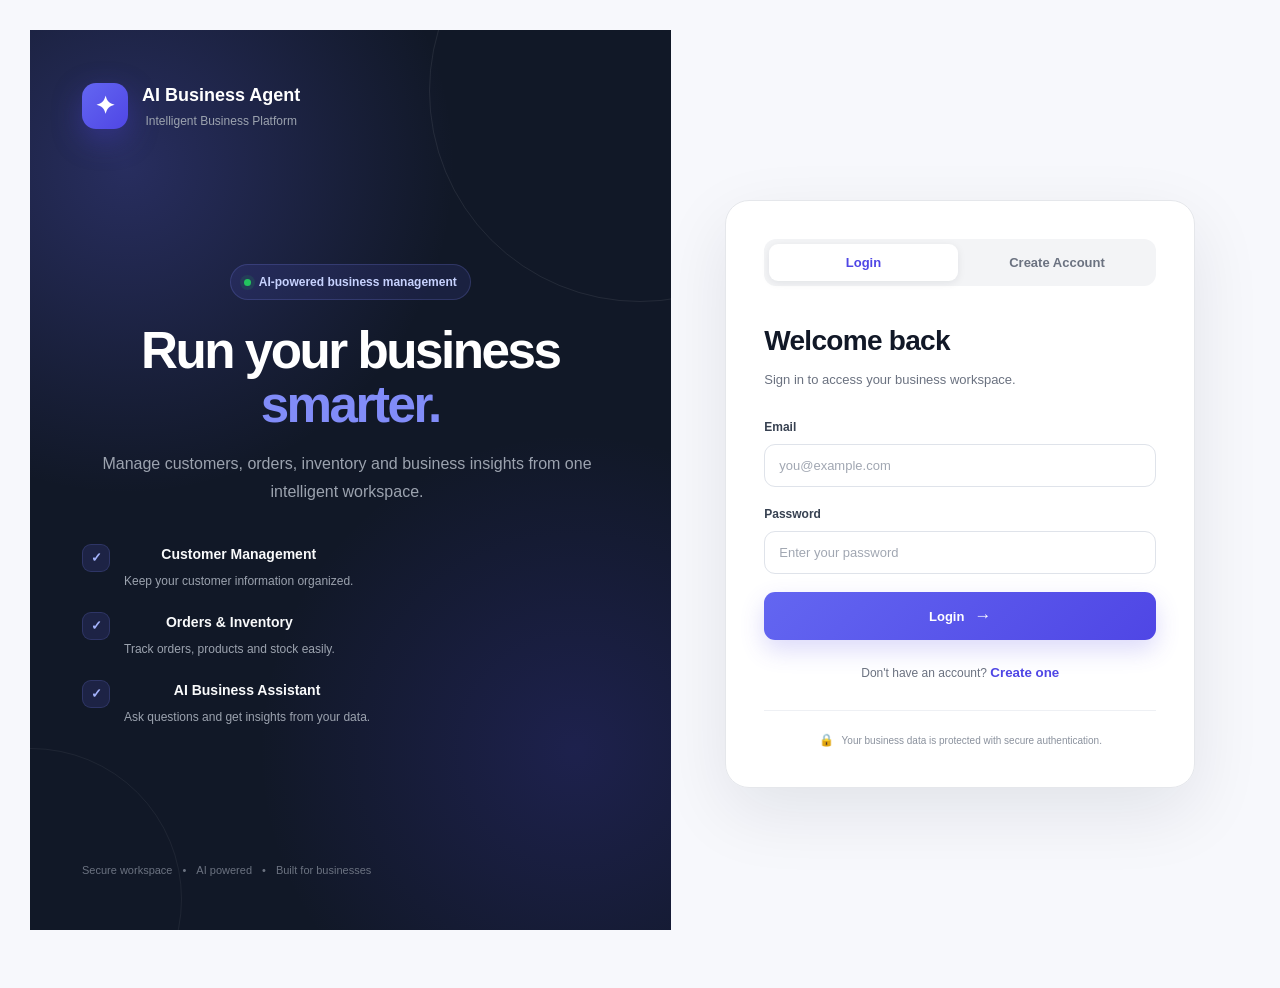
==== commit fbea3772: "Connect frontend to production backend" ====
--- a/html-frontend/dashboard.html
+++ b/html-frontend/dashboard.html
@@ -1610,8 +1610,7 @@
 <script>
 
 const BACKEND_URL =
-    "https://ai-business-agent-iga7qjvqc-sameerbhorania486.vercel.app";
-
+    "https://ai-business-agent-eq5b-37myy2jomv-sameerbhorania486.vercel.app"
 
 const token =
     localStorage.getItem("access_token");
--- a/html-frontend/style.css
+++ b/html-frontend/style.css
@@ -1285,4 +1285,750 @@
         width: 100%;
     }
 
+}
+
+/* =========================================================
+   PREMIUM AUTH / LOGIN PAGE
+   ========================================================= */
+
+.auth-page {
+    min-height: 100vh;
+    display: grid;
+    grid-template-columns: 1.05fr 0.95fr;
+    background: #f7f8fc;
+}
+
+
+/* =========================================================
+   LEFT BRAND PANEL
+   ========================================================= */
+
+.auth-brand {
+    position: relative;
+    overflow: hidden;
+    background:
+        radial-gradient(
+            circle at 15% 15%,
+            rgba(99, 102, 241, 0.28),
+            transparent 35%
+        ),
+        radial-gradient(
+            circle at 85% 80%,
+            rgba(79, 70, 229, 0.20),
+            transparent 35%
+        ),
+        #111827;
+
+    color: white;
+    padding: 52px;
+}
+
+
+.auth-brand::before {
+    content: "";
+    position: absolute;
+
+    width: 420px;
+    height: 420px;
+
+    border: 1px solid rgba(255,255,255,0.08);
+
+    border-radius: 50%;
+
+    right: -180px;
+    top: -150px;
+}
+
+
+.auth-brand::after {
+    content: "";
+
+    position: absolute;
+
+    width: 300px;
+    height: 300px;
+
+    border: 1px solid rgba(255,255,255,0.06);
+
+    border-radius: 50%;
+
+    left: -150px;
+    bottom: -120px;
+}
+
+
+.brand-content {
+    position: relative;
+    z-index: 2;
+
+    min-height: calc(100vh - 104px);
+
+    display: flex;
+    flex-direction: column;
+}
+
+
+.brand-logo {
+    display: flex;
+    align-items: center;
+    gap: 14px;
+}
+
+
+.brand-icon {
+    width: 46px;
+    height: 46px;
+
+    border-radius: 14px;
+
+    display: flex;
+    align-items: center;
+    justify-content: center;
+
+    background: linear-gradient(
+        135deg,
+        #6366f1,
+        #4f46e5
+    );
+
+    box-shadow:
+        0 10px 30px rgba(79,70,229,0.35);
+
+    font-size: 24px;
+    font-weight: 700;
+}
+
+
+.brand-name {
+    font-size: 18px;
+    font-weight: 700;
+}
+
+
+.brand-small {
+    margin-top: 3px;
+
+    font-size: 12px;
+
+    color: #9ca3af;
+}
+
+
+.brand-main {
+    max-width: 590px;
+
+    margin-top: auto;
+    margin-bottom: auto;
+
+    padding: 70px 0;
+}
+
+
+.brand-badge {
+    display: inline-flex;
+
+    align-items: center;
+    gap: 8px;
+
+    padding: 8px 13px;
+
+    border-radius: 999px;
+
+    background: rgba(99,102,241,0.12);
+
+    border: 1px solid rgba(129,140,248,0.2);
+
+    color: #c7d2fe;
+
+    font-size: 12px;
+    font-weight: 600;
+}
+
+
+.brand-badge-dot {
+    width: 7px;
+    height: 7px;
+
+    border-radius: 50%;
+
+    background: #22c55e;
+
+    box-shadow: 0 0 0 4px rgba(34,197,94,0.12);
+}
+
+
+.brand-main h1 {
+    margin: 24px 0 18px;
+
+    font-size: clamp(42px, 4vw, 66px);
+
+    line-height: 1.05;
+
+    letter-spacing: -2.5px;
+
+    font-weight: 800;
+}
+
+
+.brand-main h1 span {
+    display: block;
+
+    color: #818cf8;
+}
+
+
+.brand-main > p {
+    max-width: 530px;
+
+    color: #9ca3af;
+
+    font-size: 16px;
+
+    line-height: 1.75;
+
+    margin-bottom: 38px;
+}
+
+
+.feature-list {
+    display: flex;
+    flex-direction: column;
+
+    gap: 20px;
+}
+
+
+.feature-item {
+    display: flex;
+
+    align-items: flex-start;
+
+    gap: 14px;
+}
+
+
+.feature-icon {
+    flex-shrink: 0;
+
+    width: 28px;
+    height: 28px;
+
+    border-radius: 9px;
+
+    display: flex;
+    align-items: center;
+    justify-content: center;
+
+    background: rgba(99,102,241,0.15);
+
+    border: 1px solid rgba(129,140,248,0.18);
+
+    color: #a5b4fc;
+
+    font-size: 13px;
+    font-weight: 700;
+}
+
+
+.feature-item strong {
+    display: block;
+
+    color: #f9fafb;
+
+    font-size: 14px;
+
+    margin-bottom: 3px;
+}
+
+
+.feature-item small {
+    color: #9ca3af;
+
+    font-size: 12px;
+
+    line-height: 1.5;
+}
+
+
+.brand-footer {
+    display: flex;
+
+    gap: 10px;
+
+    color: #6b7280;
+
+    font-size: 11px;
+}
+
+
+/* =========================================================
+   RIGHT AUTH PANEL
+   ========================================================= */
+
+.auth-panel {
+    min-height: 100vh;
+
+    display: flex;
+
+    align-items: center;
+    justify-content: center;
+
+    padding: 40px;
+}
+
+
+.auth-card {
+    width: 100%;
+    max-width: 470px;
+
+    background: rgba(255,255,255,0.96);
+
+    border: 1px solid #e5e7eb;
+
+    border-radius: 24px;
+
+    padding: 38px;
+
+    box-shadow:
+        0 24px 70px rgba(15,23,42,0.09);
+}
+
+
+.mobile-brand {
+    display: none;
+}
+
+
+/* =========================================================
+   AUTH TABS
+   ========================================================= */
+
+.auth-tabs {
+    display: grid;
+
+    grid-template-columns: 1fr 1fr;
+
+    padding: 5px;
+
+    margin-bottom: 34px;
+
+    background: #f3f4f6;
+
+    border-radius: 12px;
+}
+
+
+.auth-tab {
+    border: none;
+
+    background: transparent;
+
+    padding: 11px 10px;
+
+    border-radius: 9px;
+
+    color: #6b7280;
+
+    font-size: 13px;
+
+    font-weight: 600;
+
+    cursor: pointer;
+
+    transition: all 0.2s ease;
+}
+
+
+.auth-tab:hover {
+    color: #111827;
+}
+
+
+.auth-tab.active {
+    background: white;
+
+    color: #4f46e5;
+
+    box-shadow:
+        0 2px 8px rgba(15,23,42,0.08);
+}
+
+
+/* =========================================================
+   AUTH HEADING
+   ========================================================= */
+
+.auth-heading {
+    margin-bottom: 28px;
+}
+
+
+.auth-heading h2 {
+    margin: 0 0 8px;
+
+    color: #111827;
+
+    font-size: 28px;
+
+    letter-spacing: -0.7px;
+}
+
+
+.auth-heading p {
+    margin: 0;
+
+    color: #6b7280;
+
+    font-size: 13px;
+
+    line-height: 1.6;
+}
+
+
+/* =========================================================
+   FORM
+   ========================================================= */
+
+.form-group {
+    margin-bottom: 18px;
+}
+
+
+.form-group label {
+    display: block;
+
+    margin-bottom: 8px;
+
+    color: #374151;
+
+    font-size: 12px;
+
+    font-weight: 600;
+}
+
+
+.password-label {
+    display: flex;
+
+    justify-content: space-between;
+}
+
+
+.optional {
+    color: #9ca3af;
+
+    font-weight: 400;
+
+    margin-left: 4px;
+}
+
+
+.form-group input {
+    width: 100%;
+
+    box-sizing: border-box;
+
+    padding: 13px 14px;
+
+    border: 1px solid #dfe3ea;
+
+    border-radius: 11px;
+
+    background: #ffffff;
+
+    color: #111827;
+
+    font-size: 13px;
+
+    outline: none;
+
+    transition:
+        border-color 0.2s ease,
+        box-shadow 0.2s ease,
+        background 0.2s ease;
+}
+
+
+.form-group input::placeholder {
+    color: #a1a7b2;
+}
+
+
+.form-group input:focus {
+    border-color: #6366f1;
+
+    background: #ffffff;
+
+    box-shadow:
+        0 0 0 4px rgba(99,102,241,0.10);
+}
+
+
+.password-hint {
+    margin-top: 6px;
+
+    color: #9ca3af;
+
+    font-size: 11px;
+}
+
+
+/* =========================================================
+   AUTH BUTTON
+   ========================================================= */
+
+.auth-button {
+    width: 100%;
+
+    margin-top: 8px;
+
+    padding: 14px 16px;
+
+    border: none;
+
+    border-radius: 11px;
+
+    background: linear-gradient(
+        135deg,
+        #6366f1,
+        #4f46e5
+    );
+
+    color: white;
+
+    font-size: 13px;
+
+    font-weight: 700;
+
+    cursor: pointer;
+
+    display: flex;
+
+    align-items: center;
+    justify-content: center;
+
+    gap: 10px;
+
+    box-shadow:
+        0 10px 24px rgba(79,70,229,0.20);
+
+    transition:
+        transform 0.2s ease,
+        box-shadow 0.2s ease;
+}
+
+
+.auth-button:hover {
+    transform: translateY(-1px);
+
+    box-shadow:
+        0 14px 30px rgba(79,70,229,0.27);
+}
+
+
+.auth-button:active {
+    transform: translateY(0);
+}
+
+
+.button-arrow {
+    font-size: 17px;
+
+    transition: transform 0.2s ease;
+}
+
+
+.auth-button:hover .button-arrow {
+    transform: translateX(3px);
+}
+
+
+/* =========================================================
+   MESSAGE
+   ========================================================= */
+
+.auth-message {
+    margin-top: 16px;
+
+    font-size: 12px;
+
+    line-height: 1.5;
+}
+
+
+.auth-message:empty {
+    display: none;
+}
+
+
+/* =========================================================
+   FOOTER
+   ========================================================= */
+
+.auth-footer-text {
+    margin-top: 24px;
+
+    text-align: center;
+
+    color: #6b7280;
+
+    font-size: 12px;
+}
+
+
+.text-button {
+    border: none;
+
+    background: transparent;
+
+    color: #4f46e5;
+
+    font-weight: 700;
+
+    cursor: pointer;
+
+    padding: 0;
+}
+
+
+.text-button:hover {
+    text-decoration: underline;
+}
+
+
+/* =========================================================
+   SECURITY NOTE
+   ========================================================= */
+
+.security-note {
+    display: flex;
+
+    align-items: center;
+
+    justify-content: center;
+
+    gap: 8px;
+
+    margin-top: 28px;
+
+    padding-top: 20px;
+
+    border-top: 1px solid #eef0f4;
+
+    color: #8a919d;
+
+    font-size: 10px;
+
+    line-height: 1.5;
+
+    text-align: center;
+}
+
+
+.security-icon {
+    font-size: 12px;
+}
+
+
+/* =========================================================
+   HIDDEN
+   ========================================================= */
+
+.hidden {
+    display: none !important;
+}
+
+
+/* =========================================================
+   RESPONSIVE
+   ========================================================= */
+
+@media (max-width: 900px) {
+
+    .auth-page {
+        grid-template-columns: 1fr;
+    }
+
+    .auth-brand {
+        display: none;
+    }
+
+    .auth-panel {
+        min-height: 100vh;
+
+        padding: 24px 18px;
+
+        background:
+            radial-gradient(
+                circle at top,
+                rgba(99,102,241,0.10),
+                transparent 40%
+            ),
+            #f7f8fc;
+    }
+
+    .auth-card {
+        max-width: 500px;
+
+        padding: 30px 24px;
+    }
+
+    .mobile-brand {
+        display: flex;
+
+        align-items: center;
+
+        justify-content: center;
+
+        gap: 9px;
+
+        margin-bottom: 26px;
+
+        color: #111827;
+
+        font-size: 17px;
+
+        font-weight: 750;
+    }
+
+    .mobile-brand-icon {
+        width: 34px;
+        height: 34px;
+
+        display: flex;
+        align-items: center;
+        justify-content: center;
+
+        border-radius: 10px;
+
+        background: linear-gradient(
+            135deg,
+            #6366f1,
+            #4f46e5
+        );
+
+        color: white;
+    }
+}
+
+
+@media (max-width: 480px) {
+
+    .auth-panel {
+        padding: 14px;
+    }
+
+    .auth-card {
+        padding: 24px 18px;
+
+        border-radius: 18px;
+    }
+
+    .auth-heading h2 {
+        font-size: 24px;
+    }
+
+    .auth-tabs {
+        margin-bottom: 26px;
+    }
 }
